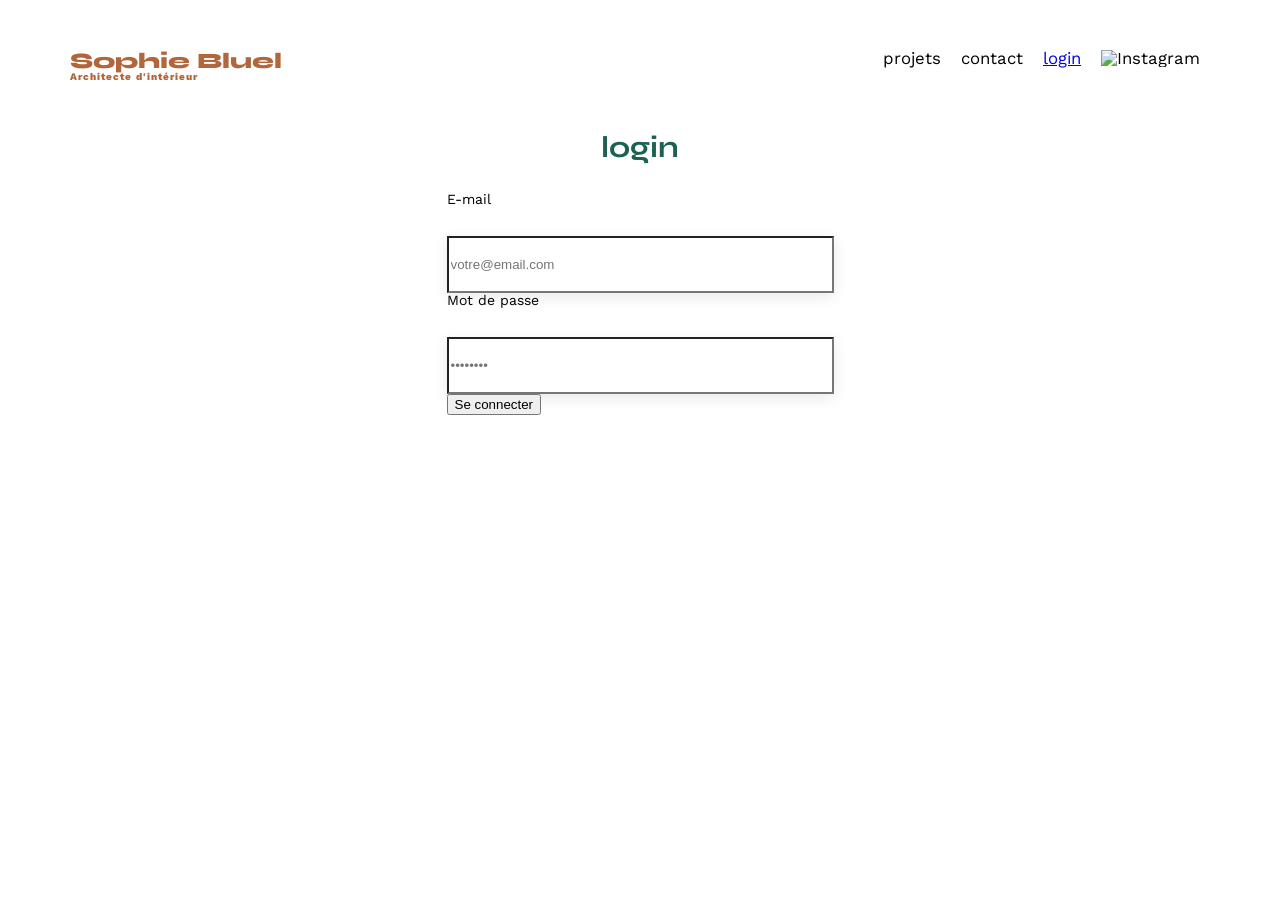
==== FrontEnd/login.html @ 02f51f23 "etape 1.1 terminer" ====
<!DOCTYPE html>
<html lang="fr">
<head>
    <meta charset="UTF-8">
    <title>Connexion</title>
  <meta name="viewport" content="width=device-width, initial-scale=1.0">
	<link rel="preconnect" href="https://fonts.googleapis.com">
	<link rel="preconnect" href="https://fonts.gstatic.com" crossorigin>
	<link href="https://fonts.googleapis.com/css2?family=Syne:wght@700;800&family=Work+Sans&display=swap"
		rel="stylesheet">
	<meta name="description" content="">
	<link rel="stylesheet" href="./assets/style.css">
</head>
<header>
		<h1>Sophie Bluel <span>Architecte d'intérieur</span></h1>
		<nav>
			<ul>
				<li class="has-dropdown">projets
					<ul class="dropdown" id="category-menu">

					</ul>
				</li>
				<li>contact</li>
				<li><a href="login.html" id="auth-button">login</a></li>
				<li><img src="./assets/icons/instagram.png" alt="Instagram"></li>
			</ul>
		</nav>
	</header>
<body>
    <div class="login-container">
        <h2>login</h2>
        
        <form id="login-form">
            <div class="form-group">
                <label for="email">E-mail</label>
                <input type="email" id="email" required placeholder="votre@email.com">
            </div>
            
            <div class="form-group">
                <label for="password">Mot de passe</label>
                <input type="password" id="password" required placeholder="••••••••">
            </div>
            
            <button type="submit">Se connecter</button>
            
            <p class="error" id="error-message"></p>
            <p class="success" id="success-message"></p>
        </form>
    </div>
    
    <script type="module" src="js/login.js"></script>
</body>
</html>
---- FrontEnd/assets/style.css ----
/* http://meyerweb.com/eric/tools/css/reset/
   v2.0 | 20110126
   License: none (public domain)
*/

html,
body,
div,
span,
applet,
object,
iframe,
h1,
h2,
h3,
h4,
h5,
h6,
p,
blockquote,
pre,
a,
abbr,
acronym,
address,
big,
cite,
code,
del,
dfn,
em,
img,
ins,
kbd,
q,
s,
samp,
small,
strike,
strong,
sub,
sup,
tt,
var,
b,
u,
i,
center,
dl,
dt,
dd,
ol,
ul,
li,
fieldset,
form,
label,
legend,
table,
caption,
tbody,
tfoot,
thead,
tr,
th,
td,
article,
aside,
canvas,
details,
embed,
figure,
figcaption,
footer,
header,
hgroup,
menu,
nav,
output,
ruby,
section,
summary,
time,
mark,
audio,
video {
	margin: 0;
	padding: 0;
	border: 0;
	font-size: 100%;
	font: inherit;
	vertical-align: baseline;
}

/* HTML5 display-role reset for older browsers */
article,
aside,
details,
figcaption,
figure,
footer,
header,
hgroup,
menu,
nav,
section {
	display: block;
}

body {
	line-height: 1;
}

ol,
ul {
	list-style: none;
}

blockquote,
q {
	quotes: none;
}

blockquote:before,
blockquote:after,
q:before,
q:after {
	content: '';
	content: none;
}

table {
	border-collapse: collapse;
	border-spacing: 0;
}

/** end reset css**/
body {
	max-width: 1140px;
	margin: auto;
	font-family: 'Work Sans';
	font-size: 14px;
}

header {
	display: flex;
	justify-content: space-between;
	margin: 50px 0
}

section {
	margin: 50px 0
}

h1 {
	display: flex;
	flex-direction: column;
	font-family: 'Syne';
	font-size: 22px;
	font-weight: 800;
	color: #B1663C
}

h1>span {
	font-family: 'Work Sans';
	font-size: 10px;
	letter-spacing: 0.1em;
	;
}

h2 {
	font-family: 'Syne';
	font-weight: 700;
	font-size: 30px;
	color: #1D6154
}

nav ul {
	display: flex;
	align-items: center;
	list-style-type: none;

}

nav li {
	padding: 0 10px;
	font-size: 1.2em;
}

li:hover {
	color: #B1663C;
}

#introduction {
	display: flex;
	align-items: center;
}

#introduction figure {
	flex: 1
}

#introduction img {
	display: block;
	margin: auto;
	width: 80%;
}

#introduction article {
	flex: 1
}

#introduction h2 {
	margin-bottom: 1em;
}

#introduction p {
	margin-bottom: 0.5em;
}

#portfolio h2 {
	text-align: center;
	margin-bottom: 1em;
}

.gallery {
	width: 100%;
	display: grid;
	grid-template-columns: 1fr 1fr 1fr;
	grid-column-gap: 20px;
	grid-row-gap: 20px;
}

.gallery img {
	width: 100%;

}

#contact {
	width: 50%;
	margin: auto;
}

#contact>* {
	text-align: center;

}

#contact h2 {
	margin-bottom: 20px;
}

#contact form {
	text-align: left;
	margin-top: 30px;
	display: flex;
	flex-direction: column;
}

#contact input {
	height: 50px;
	font-size: 1.2em;
	border: none;
	box-shadow: 0px 4px 14px rgba(0, 0, 0, 0.09);
}

#contact label {
	margin: 2em 0 1em 0;
}

#contact textarea {
	border: none;
	box-shadow: 0px 4px 14px rgba(0, 0, 0, 0.09);
}

input[type="submit"] {
	font-family: 'Syne';
	font-weight: 700;
	color: white;
	background-color: #1D6154;
	margin: 2em auto;
	width: 180px;
	text-align: center;
	border-radius: 60px;
}

footer nav ul {
	display: flex;
	justify-content: flex-end;
	margin: 2em
}

/* Menu déroulant caché par défaut */
.dropdown {
	display: none;
	position: absolute;
	background: white;
	border: 1px solid #ddd;
	padding: 10px;
	list-style: none;
	margin: 0;
	box-shadow: 0 2px 5px rgba(0, 0, 0, 0.2);
}

/* Afficher le menu quand on survole */
.has-dropdown:hover .dropdown {
	display: block;
}

/* Style des items */
.dropdown li {
	padding: 8px 15px;
	cursor: pointer;
	font-size: small;
}

.dropdown li:hover {
	background: #f0f0f0;
}



/*********************Page login***********************/

.login-container {
	display: flex;
	justify-content: center;
	align-items: center;
	flex-direction: column;
	gap: 30px;
}

.form-group {
	display: flex;
	flex-direction: column;
	gap: 30px;
}


input {
	width: 379px;
	height: 51px;
	background: #FFFFFF;
	box-shadow: 0px 4px 14px rgba(0, 0, 0, 0.09);
}
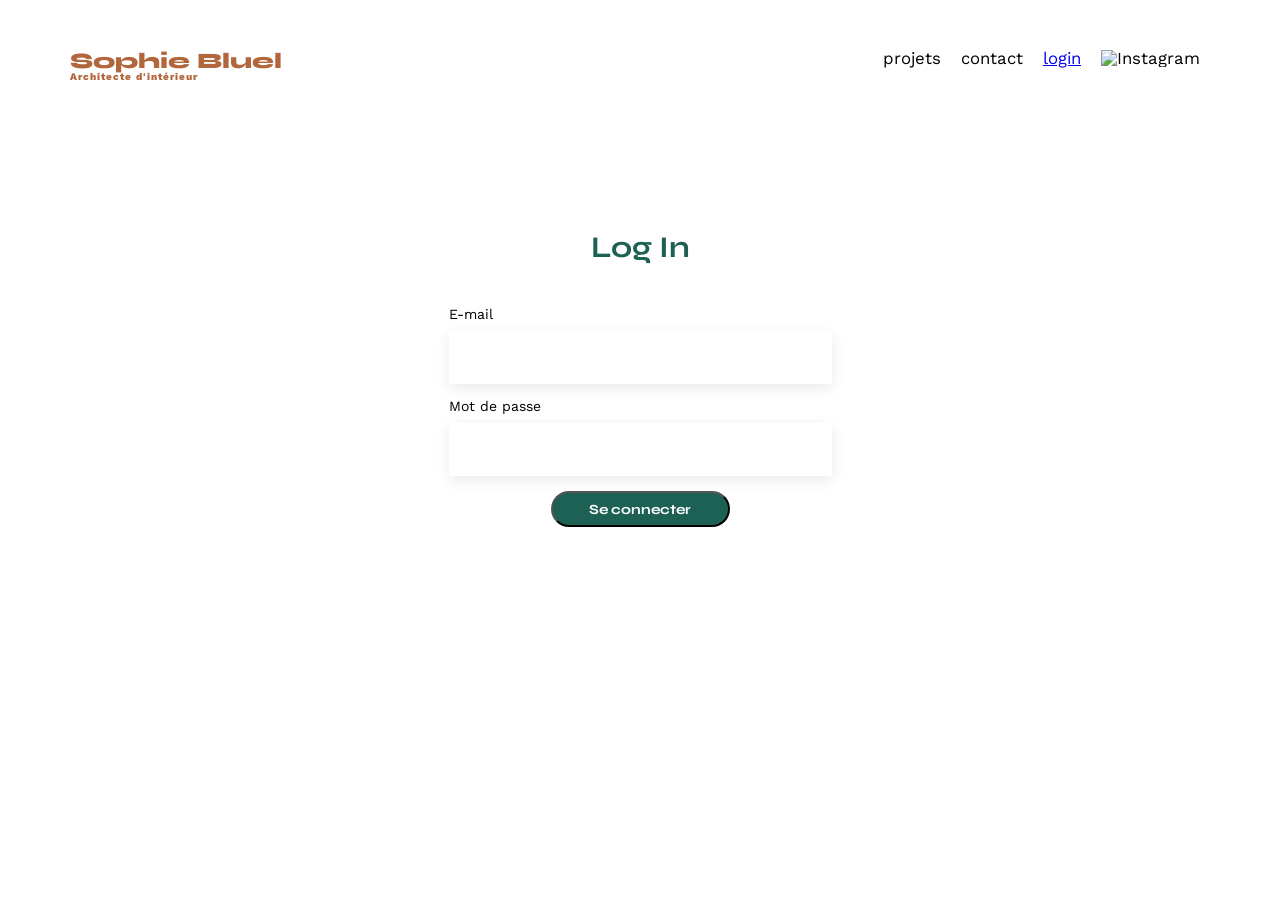
==== commit fb419a92: "etape 2 terminé" ====
--- a/FrontEnd/login.html
+++ b/FrontEnd/login.html
@@ -9,17 +9,15 @@
 	<link href="https://fonts.googleapis.com/css2?family=Syne:wght@700;800&family=Work+Sans&display=swap"
 		rel="stylesheet">
 	<meta name="description" content="">
-	<link rel="stylesheet" href="./assets/style.css">
+	<link rel="stylesheet" href="./assets/login.css">
+    <script type="module" src="js/login.js" defer></script>
+
 </head>
 <header>
 		<h1>Sophie Bluel <span>Architecte d'intérieur</span></h1>
 		<nav>
 			<ul>
-				<li class="has-dropdown">projets
-					<ul class="dropdown" id="category-menu">
-
-					</ul>
-				</li>
+				<li class="has-dropdown">projets</li>
 				<li>contact</li>
 				<li><a href="login.html" id="auth-button">login</a></li>
 				<li><img src="./assets/icons/instagram.png" alt="Instagram"></li>
@@ -28,20 +26,20 @@
 	</header>
 <body>
     <div class="login-container">
-        <h2>login</h2>
+        <h2>Log In</h2>
         
         <form id="login-form">
             <div class="form-group">
                 <label for="email">E-mail</label>
-                <input type="email" id="email" required placeholder="votre@email.com">
+                <input type="email" id="email" >
             </div>
             
             <div class="form-group">
                 <label for="password">Mot de passe</label>
-                <input type="password" id="password" required placeholder="••••••••">
+                <input type="password" id="password">
             </div>
             
-            <button type="submit">Se connecter</button>
+            <button class="submit-bnt" type="submit">Se connecter</button>
             
             <p class="error" id="error-message"></p>
             <p class="success" id="success-message"></p>
--- a/FrontEnd/assets/login.css
+++ b/FrontEnd/assets/login.css
@@ -0,0 +1,236 @@
+html,
+body,
+div,
+span,
+applet,
+object,
+iframe,
+h1,
+h2,
+h3,
+h4,
+h5,
+h6,
+p,
+blockquote,
+pre,
+a,
+abbr,
+acronym,
+address,
+big,
+cite,
+code,
+del,
+dfn,
+em,
+img,
+ins,
+kbd,
+q,
+s,
+samp,
+small,
+strike,
+strong,
+sub,
+sup,
+tt,
+var,
+b,
+u,
+i,
+center,
+dl,
+dt,
+dd,
+ol,
+ul,
+li,
+fieldset,
+form,
+label,
+legend,
+table,
+caption,
+tbody,
+tfoot,
+thead,
+tr,
+th,
+td,
+article,
+aside,
+canvas,
+details,
+embed,
+figure,
+figcaption,
+footer,
+header,
+hgroup,
+menu,
+nav,
+output,
+ruby,
+section,
+summary,
+time,
+mark,
+audio,
+video {
+	margin: 0;
+	padding: 0;
+	border: 0;
+	font-size: 100%;
+	font: inherit;
+	vertical-align: baseline;
+}
+
+/* HTML5 display-role reset for older browsers */
+article,
+aside,
+details,
+figcaption,
+figure,
+footer,
+header,
+hgroup,
+menu,
+nav,
+section {
+	display: block;
+}
+
+body {
+	line-height: 1;
+}
+
+ol,
+ul {
+	list-style: none;
+}
+
+blockquote,
+q {
+	quotes: none;
+}
+
+blockquote:before,
+blockquote:after,
+q:before,
+q:after {
+	content: '';
+	content: none;
+}
+
+table {
+	border-collapse: collapse;
+	border-spacing: 0;
+}
+
+body {
+	max-width: 1140px;
+	margin: auto;
+	font-family: 'Work Sans';
+	font-size: 14px;
+}
+
+header {
+	display: flex;
+	justify-content: space-between;
+	margin: 50px 0
+}
+
+section {
+	margin: 50px 0
+}
+
+h1 {
+	display: flex;
+	flex-direction: column;
+	font-family: 'Syne';
+	font-size: 22px;
+	font-weight: 800;
+	color: #B1663C
+}
+
+h1>span {
+	font-family: 'Work Sans';
+	font-size: 10px;
+	letter-spacing: 0.1em;
+	;
+}
+
+h2 {
+	font-family: 'Syne';
+	font-weight: 700;
+	font-size: 30px;
+	color: #1D6154
+}
+
+nav ul {
+	display: flex;
+	align-items: center;
+	list-style-type: none;
+
+}
+
+nav li {
+	padding: 0 10px;
+	font-size: 1.2em;
+}
+
+li:hover {
+	color: #B1663C;
+}
+
+.login-container {
+	margin-top: 150px;
+	display: flex;
+	justify-content: center;
+	align-items: center;
+	flex-direction: column;
+	gap: 45px;
+}
+
+.form-group {
+	display: flex;
+	flex-direction: column;
+	gap: 10px;
+	margin-bottom: 15px;
+}
+
+
+input {
+	width: 379px;
+	height: 51px;
+	background: #FFFFFF;
+	/* border: #1D6154;*/
+	border: #FFFFFF;
+	box-shadow: 0px 4px 14px rgba(0, 0, 0, 0.09);
+}
+
+.submit-bnt {
+
+	display: flex;
+	justify-content: center;
+	align-items: center;
+
+	background: #1D6154;
+	border-radius: 60px;
+	width: 179px;
+	height: 36px;
+
+
+	font-family: 'Syne';
+	font-style: normal;
+	font-weight: 700;
+	font-size: 14px;
+	line-height: 17px;
+	text-align: center;
+
+	color: #FFFFFF;
+	margin: 0 auto;
+
+}
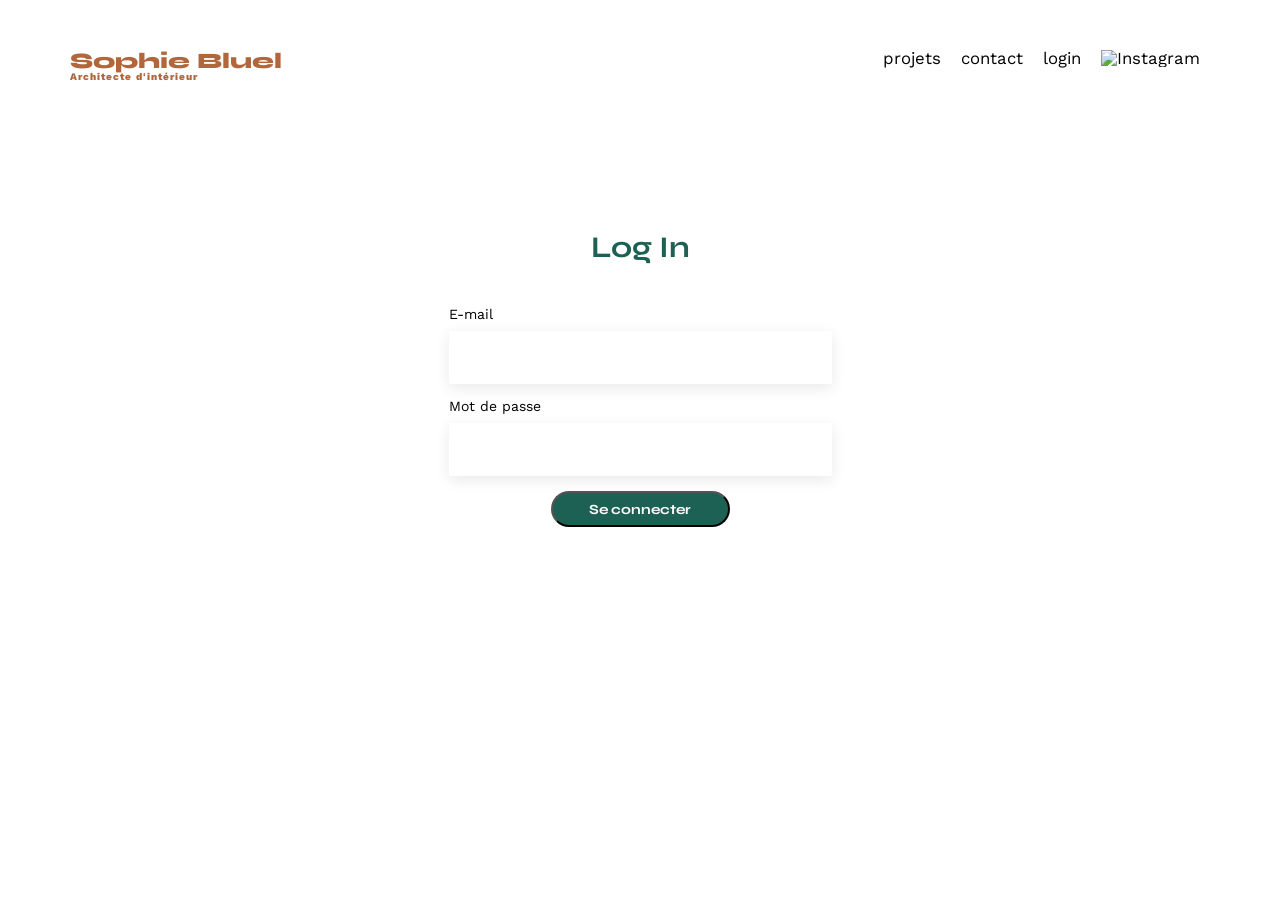
==== commit 85240bff: "feat: ajouet des messages de co, rename fichier js et déplacé le css de la page login dans style.css" ====
--- a/FrontEnd/login.html
+++ b/FrontEnd/login.html
@@ -3,46 +3,51 @@
 <head>
     <meta charset="UTF-8">
     <title>Connexion</title>
-  <meta name="viewport" content="width=device-width, initial-scale=1.0">
-	<link rel="preconnect" href="https://fonts.googleapis.com">
-	<link rel="preconnect" href="https://fonts.gstatic.com" crossorigin>
-	<link href="https://fonts.googleapis.com/css2?family=Syne:wght@700;800&family=Work+Sans&display=swap"
-		rel="stylesheet">
-	<meta name="description" content="">
-	<link rel="stylesheet" href="./assets/login.css">
-    <script type="module" src="js/login.js" defer></script>
-
+    <meta name="viewport" content="width=device-width, initial-scale=1.0">
+    <link rel="preconnect" href="https://fonts.googleapis.com">
+    <link rel="preconnect" href="https://fonts.gstatic.com" crossorigin>
+    <link href="https://fonts.googleapis.com/css2?family=Syne:wght@700;800&family=Work+Sans&display=swap"
+        rel="stylesheet">
+    <meta name="description" content="">
+    <link rel="stylesheet" href="./assets/style.css">
 </head>
-<header>
-		<h1>Sophie Bluel <span>Architecte d'intérieur</span></h1>
-		<nav>
-			<ul>
-				<li class="has-dropdown">projets</li>
-				<li>contact</li>
-				<li><a href="login.html" id="auth-button">login</a></li>
-				<li><img src="./assets/icons/instagram.png" alt="Instagram"></li>
-			</ul>
-		</nav>
-	</header>
 <body>
+    <header>
+        <h1>Sophie Bluel <span>Architecte d'intérieur</span></h1>
+        <nav>
+            <ul>
+                <li class="has-dropdown">projets</li>
+                <li>contact</li>
+                <li><a href="login.html" id="auth-button">login</a></li>
+                <li><img src="./assets/icons/instagram.png" alt="Instagram"></li>
+            </ul>
+        </nav>
+    </header>
+    
     <div class="login-container">
         <h2>Log In</h2>
         
+        <!-- Messages de notification -->
+        <div id="error-message" class="message error-message" style="display: none;">
+            <p></p>
+        </div>
+        <div id="success-message" class="message success-message" style="display: none;">
+            <p></p>
+        </div>
+        
         <form id="login-form">
-            <div class="form-group">
+            <div class="form-group-login">
                 <label for="email">E-mail</label>
-                <input type="email" id="email" >
+                <input class="login-input" type="email" id="email" required>
             </div>
             
-            <div class="form-group">
+            <div class="form-group-login">
                 <label for="password">Mot de passe</label>
-                <input type="password" id="password">
+                <input class="login-input" type="password" id="password" required>
             </div>
             
             <button class="submit-bnt" type="submit">Se connecter</button>
             
-            <p class="error" id="error-message"></p>
-            <p class="success" id="success-message"></p>
         </form>
     </div>
     
--- a/FrontEnd/assets/style.css
+++ b/FrontEnd/assets/style.css
@@ -0,0 +1,650 @@
+/* http://meyerweb.com/eric/tools/css/reset/
+   v2.0 | 20110126
+   License: none (public domain)
+*/
+
+html,
+body,
+div,
+span,
+applet,
+object,
+iframe,
+h1,
+h2,
+h3,
+h4,
+h5,
+h6,
+p,
+blockquote,
+pre,
+a,
+abbr,
+acronym,
+address,
+big,
+cite,
+code,
+del,
+dfn,
+em,
+img,
+ins,
+kbd,
+q,
+s,
+samp,
+small,
+strike,
+strong,
+sub,
+sup,
+tt,
+var,
+b,
+u,
+i,
+center,
+dl,
+dt,
+dd,
+ol,
+ul,
+li,
+fieldset,
+form,
+label,
+legend,
+table,
+caption,
+tbody,
+tfoot,
+thead,
+tr,
+th,
+td,
+article,
+aside,
+canvas,
+details,
+embed,
+figure,
+figcaption,
+footer,
+header,
+hgroup,
+menu,
+nav,
+output,
+ruby,
+section,
+summary,
+time,
+mark,
+audio,
+video {
+	margin: 0;
+	padding: 0;
+	border: 0;
+	font-size: 100%;
+	font: inherit;
+	vertical-align: baseline;
+}
+
+/* HTML5 display-role reset for older browsers */
+article,
+aside,
+details,
+figcaption,
+figure,
+footer,
+header,
+hgroup,
+menu,
+nav,
+section {
+	display: block;
+}
+
+body {
+	line-height: 1;
+}
+
+ol,
+ul {
+	list-style: none;
+}
+
+blockquote,
+q {
+	quotes: none;
+}
+
+blockquote:before,
+blockquote:after,
+q:before,
+q:after {
+	content: '';
+	content: none;
+}
+
+table {
+	border-collapse: collapse;
+	border-spacing: 0;
+}
+
+/** end reset css**/
+body {
+	max-width: 1140px;
+	margin: auto;
+	font-family: 'Work Sans';
+	font-size: 14px;
+}
+
+header {
+	display: flex;
+	justify-content: space-between;
+	margin: 50px 0
+}
+
+section {
+	margin: 50px 0
+}
+
+h1 {
+	display: flex;
+	flex-direction: column;
+	font-family: 'Syne';
+	font-size: 22px;
+	font-weight: 800;
+	color: #B1663C
+}
+
+h1>span {
+	font-family: 'Work Sans';
+	font-size: 10px;
+	letter-spacing: 0.1em;
+	;
+}
+
+h2 {
+	font-family: 'Syne';
+	font-weight: 700;
+	font-size: 30px;
+	color: #1D6154
+}
+
+nav ul {
+	display: flex;
+	align-items: center;
+	list-style-type: none;
+
+}
+
+nav li {
+	padding: 0 10px;
+	font-size: 1.2em;
+}
+
+a {
+    text-decoration: none;
+    color: inherit;
+}
+
+
+li:hover {
+	color: #B1663C;
+}
+
+#introduction {
+	display: flex;
+	align-items: center;
+}
+
+#introduction figure {
+	flex: 1
+}
+
+#introduction img {
+	display: block;
+	margin: auto;
+	width: 80%;
+}
+
+#introduction article {
+	flex: 1
+}
+
+#introduction h2 {
+	margin-bottom: 1em;
+}
+
+#introduction p {
+	margin-bottom: 0.5em;
+}
+
+#portfolio h2 {
+	text-align: center;
+	margin-bottom: 1em;
+}
+
+.portfolio-header {
+    display: flex;
+    justify-content: center;
+    align-items: center;
+    gap: 31px; /* Espace entre le titre et le bouton */
+    margin-bottom: 20px;
+}
+
+.modif-btn {
+	flex: auto;
+	border: 0px;
+	height: 38px;
+	font-family: 'Syne';
+	font-style: normal;
+	font-weight: 700;
+	font-size: 16px;
+	line-height: 19px;
+	text-align: center;
+	background-color: white;
+	color: black;
+}
+
+.modif-btn.active {
+    background: #1D6154;
+    color: white;
+}
+
+.filters {
+	display: flex;
+	align-items: center;
+	gap: 10px;
+	margin-bottom: 50px;
+	width: 51%;
+	margin: 0 auto 50px;
+
+}
+
+
+.filter-btn {
+	flex: auto;
+	border: 1px solid #1D6154;
+	border-radius: 60px;
+	height: 38px;
+	font-family: 'Syne';
+	font-style: normal;
+	font-weight: 700;
+	font-size: 16px;
+	line-height: 19px;
+	text-align: center;
+	background-color: white;
+	color: #1D6154;
+}
+
+.filter-btn.active {
+    background: #1D6154;
+    color: white;
+}
+
+
+
+
+
+
+
+.gallery {
+	width: 100%;
+	display: grid;
+	grid-template-columns: 1fr 1fr 1fr;
+	grid-column-gap: 20px;
+	grid-row-gap: 20px;
+}
+
+.gallery img {
+	width: 100%;
+
+}
+
+#contact {
+	width: 50%;
+	margin: auto;
+}
+
+#contact>* {
+	text-align: center;
+
+}
+
+#contact h2 {
+	margin-bottom: 20px;
+}
+
+#contact form {
+	text-align: left;
+	margin-top: 30px;
+	display: flex;
+	flex-direction: column;
+}
+
+#contact input {
+	height: 50px;
+	font-size: 1.2em;
+	border: none;
+	box-shadow: 0px 4px 14px rgba(0, 0, 0, 0.09);
+}
+
+#contact label {
+	margin: 2em 0 1em 0;
+}
+
+#contact textarea {
+	border: none;
+	box-shadow: 0px 4px 14px rgba(0, 0, 0, 0.09);
+}
+
+input[type="submit"] {
+	font-family: 'Syne';
+	font-weight: 700;
+	color: white;
+	background-color: #1D6154;
+	margin: 2em auto;
+	width: 180px;
+	text-align: center;
+	border-radius: 60px;
+}
+
+footer nav ul {
+	display: flex;
+	justify-content: flex-end;
+	margin: 2em
+}
+
+
+/********************* Modale **********************/
+
+/* Modale */
+/* Modale */
+.modal {
+    display: none;
+    position: fixed;
+    z-index: 9999;
+    left: 0;
+    top: 0;
+    width: 100%;
+    height: 100%;
+    background-color: rgba(0, 0, 0, 0.7);
+}
+
+.modal-content {
+    position: relative;
+    background-color: white;
+    margin: 5% auto;
+    padding: 40px;
+    width: 90%;
+    max-width: 630px;
+    border-radius: 10px;
+    box-shadow: 0 5px 30px rgba(0, 0, 0, 0.5);
+}
+
+.modal-content h2 {
+    margin-bottom: 30px;
+    text-align: center;
+    color: #000;
+    font-size: 26px;
+}
+
+.close {
+    position: absolute;
+    top: 15px;
+    right: 25px;
+    font-size: 30px;
+    font-weight: bold;
+    color: #000;
+    cursor: pointer;
+}
+
+.close:hover {
+    color: #666;
+}
+
+/* Galerie des projets */
+.galerie-projets {
+    display: grid;
+    grid-template-columns: repeat(5, 1fr);
+    gap: 10px;
+    margin-bottom: 30px;
+}
+
+.projet-item {
+    position: relative;
+    width: 100%;
+    aspect-ratio: 1;
+}
+
+.projet-item img {
+    width: 100%;
+    height: 100%;
+    object-fit: cover;
+}
+
+.btn-delete {
+    position: absolute;
+    top: 5px;
+    right: 5px;
+    background: #000;
+    color: white;
+    border: none;
+    width: 24px;
+    height: 24px;
+    border-radius: 2px;
+    cursor: pointer;
+    display: flex;
+    align-items: center;
+    justify-content: center;
+    font-size: 12px;
+}
+
+.btn-delete:hover {
+    background: #D65353;
+}
+
+/* Séparateur */
+.separator {
+    border: none;
+    border-top: 1px solid #B3B3B3;
+    margin: 30px 0;
+}
+
+/* Bouton Ajouter une photo */
+.btn-ajouter-photo {
+    width: 100%;
+    padding: 12px;
+    background: #1D6154;
+    color: white;
+    border: none;
+    border-radius: 60px;
+    font-size: 16px;
+    font-family: 'Syne', sans-serif;
+    cursor: pointer;
+}
+
+.btn-ajouter-photo:hover {
+    background: #0E2F28;
+}
+
+/* Formulaire d'ajout */
+.form-group {
+    margin-bottom: 20px;
+}
+
+.form-group label {
+    display: block;
+    margin-bottom: 8px;
+    font-weight: 500;
+    color: #3D3D3D;
+}
+
+.form-group input,
+.form-group select {
+    width: 100%;
+    padding: 12px;
+    border: 1px solid #B1B1B1;
+    border-radius: 4px;
+    font-size: 14px;
+    box-sizing: border-box;
+}
+
+.btn-valider {
+    width: 100%;
+    padding: 12px;
+    background: #1D6154;
+    color: white;
+    border: none;
+    border-radius: 60px;
+    font-size: 16px;
+    font-family: 'Syne', sans-serif;
+    cursor: pointer;
+    margin-top: 20px;
+}
+
+.btn-valider:hover {
+    background: #0E2F28;
+}
+
+/* Edit mode banner */
+#edit-mode-banner {
+    width: 100%;
+    height: 59px;
+    background-color: #000;
+    display: flex;
+    align-items: center;
+    justify-content: center;
+    position: fixed;
+    top: 0;
+    left: 0;
+    z-index: 1000;
+}
+
+#edit-mode-banner span {
+    color: #fff;
+    font-size: 16px;
+	padding-left: 5px;
+}
+
+/* Add padding to body when banner is present */
+body.edit-mode {
+    padding-top: 59px;
+}
+
+.file-input-container {
+    width: 100%;
+    height: 169px;
+    background: #E8F1F6;
+    border-radius: 3px;
+    display: flex;
+    align-items: center;
+    justify-content: center;
+    margin-bottom: 20px;
+}
+
+.file-input-label {
+    display: flex;
+    flex-direction: column;
+    align-items: center;
+    gap: 10px;
+    cursor: pointer;
+}
+
+.file-input-label img {
+    width: 58px;
+    height: 46px;
+}
+
+.file-input-label span {
+    color: #306685;
+    font-size: 14px;
+}
+
+.file-input-label:hover span {
+    text-decoration: underline;
+}
+
+
+
+
+/***************** Login page *******************/
+.login-container {
+	margin-top: 150px;
+	display: flex;
+	justify-content: center;
+	align-items: center;
+	flex-direction: column;
+	gap: 45px;
+}
+
+.form-group-login {
+	display: flex;
+	flex-direction: column;
+	gap: 10px;
+	margin-bottom: 15px;
+}
+
+
+.login-input {
+	width: 379px;
+	height: 51px;
+	background: #FFFFFF;
+	border: #FFFFFF;
+	box-shadow: 0px 4px 14px rgba(0, 0, 0, 0.09);
+}
+
+.submit-bnt {
+
+	display: flex;
+	justify-content: center;
+	align-items: center;
+
+	background: #1D6154;
+	border-radius: 60px;
+	width: 179px;
+	height: 36px;
+
+
+	font-family: 'Syne';
+	font-style: normal;
+	font-weight: 700;
+	font-size: 14px;
+	line-height: 17px;
+	text-align: center;
+
+	color: #FFFFFF;
+	margin: 0 auto;
+
+}
+
+/* Messages de notification */
+.message {
+    padding: 15px;
+    margin-bottom: 20px;
+    border-radius: 4px;
+    font-size: 14px;
+    animation: slideDown 0.3s ease-out;
+}
+
+.error-message {
+    background-color: #fee;
+    border: 1px solid #fcc;
+    color: #c33;
+}
+
+.success-message {
+    background-color: #efe;
+    border: 1px solid #cfc;
+    color: rgb(30, 143, 30);
+}
+
+.message p {
+    margin: 0;
+    font-weight: 500;
+}
